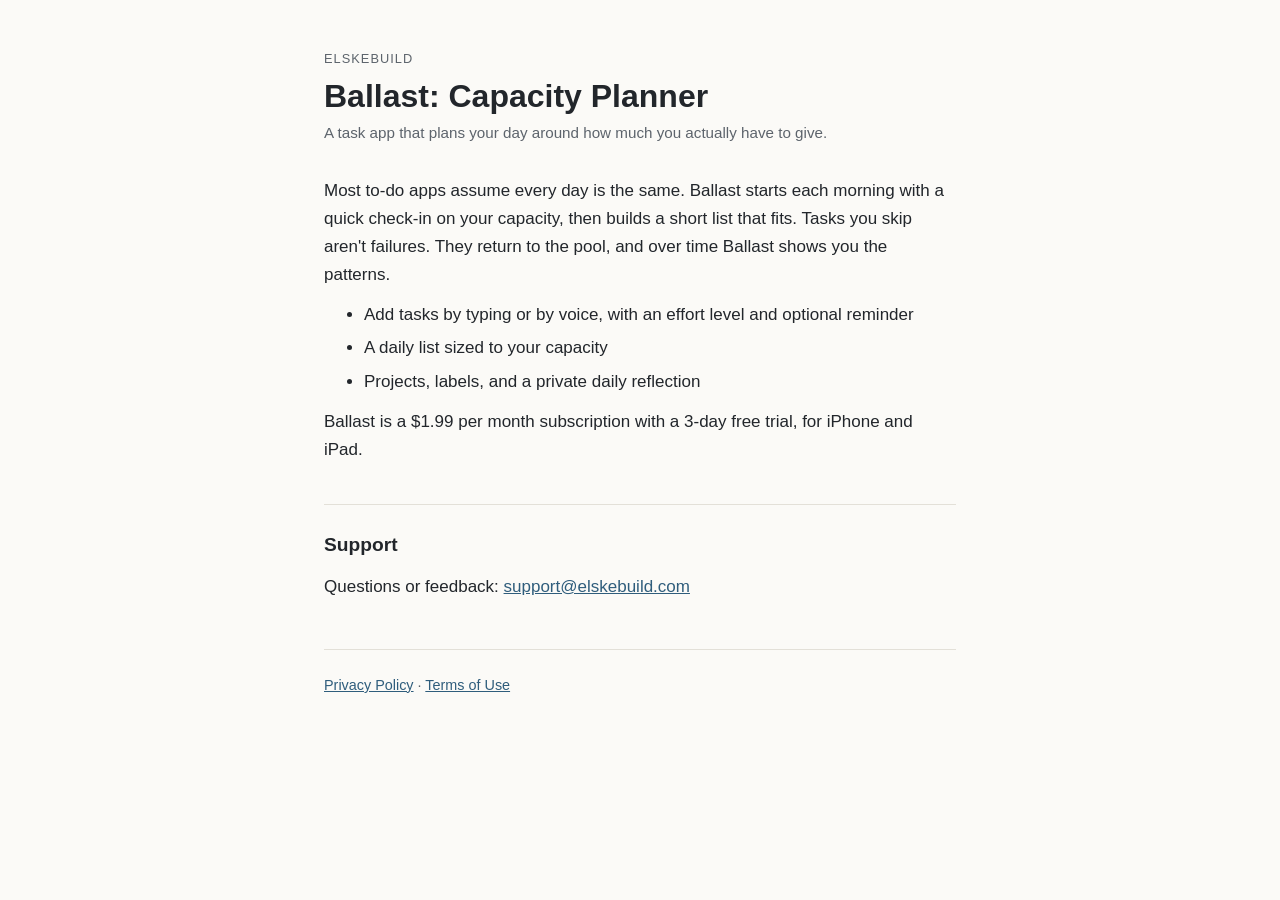
==== index.html @ 61461bea "Initial site: home, privacy policy, terms of use" ====
<!doctype html>
<html lang="en">
<head>
  <meta charset="utf-8">
  <meta name="viewport" content="width=device-width, initial-scale=1">
  <title>Ballast: Capacity Planner</title>
  <meta name="description" content="A task app that plans your day around how much capacity you actually have.">
  <link rel="stylesheet" href="/style.css">
</head>
<body>
<main>
  <p class="eyebrow">elskebuild</p>
  <h1>Ballast: Capacity Planner</h1>
  <p class="meta">A task app that plans your day around how much you actually have to give.</p>

  <p>Most to-do apps assume every day is the same. Ballast starts each morning with a quick check-in on your capacity, then builds a short list that fits. Tasks you skip aren't failures. They return to the pool, and over time Ballast shows you the patterns.</p>

  <ul>
    <li>Add tasks by typing or by voice, with an effort level and optional reminder</li>
    <li>A daily list sized to your capacity</li>
    <li>Projects, labels, and a private daily reflection</li>
  </ul>

  <p>Ballast is a $1.99 per month subscription with a 3-day free trial, for iPhone and iPad.</p>

  <h2>Support</h2>
  <p>Questions or feedback: <a href="mailto:support@elskebuild.com">support@elskebuild.com</a></p>

  <footer>
    <a href="/privacy/">Privacy Policy</a> · <a href="/terms/">Terms of Use</a>
  </footer>
</main>
</body>
</html>
---- style.css ----
:root {
  --bg: #fbfaf7;
  --text: #22262b;
  --muted: #5d646c;
  --rule: #e3e0d8;
  --link: #2f5d7c;
}

@media (prefers-color-scheme: dark) {
  :root {
    --bg: #16191c;
    --text: #e6e8ea;
    --muted: #9aa2aa;
    --rule: #2b3035;
    --link: #8ab8d6;
  }
}

* {
  box-sizing: border-box;
}

body {
  margin: 0;
  background: var(--bg);
  color: var(--text);
  font: 17px/1.65 -apple-system, BlinkMacSystemFont, "Segoe UI", Helvetica, Arial, sans-serif;
}

main {
  max-width: 42rem;
  margin: 0 auto;
  padding: 3rem 1.25rem 5rem;
}

h1 {
  font-size: 2rem;
  line-height: 1.2;
  margin: 0 0 0.25rem;
  text-wrap: balance;
}

h2 {
  font-size: 1.2rem;
  margin: 2.5rem 0 0.5rem;
  padding-top: 1.5rem;
  border-top: 1px solid var(--rule);
}

p,
ul {
  margin: 0.75rem 0;
}

li {
  margin: 0.35rem 0;
}

a {
  color: var(--link);
}

.meta {
  color: var(--muted);
  font-size: 0.95rem;
  margin: 0 0 2rem;
}

.eyebrow {
  text-transform: uppercase;
  letter-spacing: 0.08em;
  font-size: 0.8rem;
  color: var(--muted);
  margin: 0 0 0.5rem;
}

.callout {
  border: 1px solid var(--rule);
  border-radius: 6px;
  padding: 0.25rem 1rem;
  margin: 1.5rem 0;
}

footer {
  margin-top: 3rem;
  padding-top: 1.5rem;
  border-top: 1px solid var(--rule);
  color: var(--muted);
  font-size: 0.9rem;
}
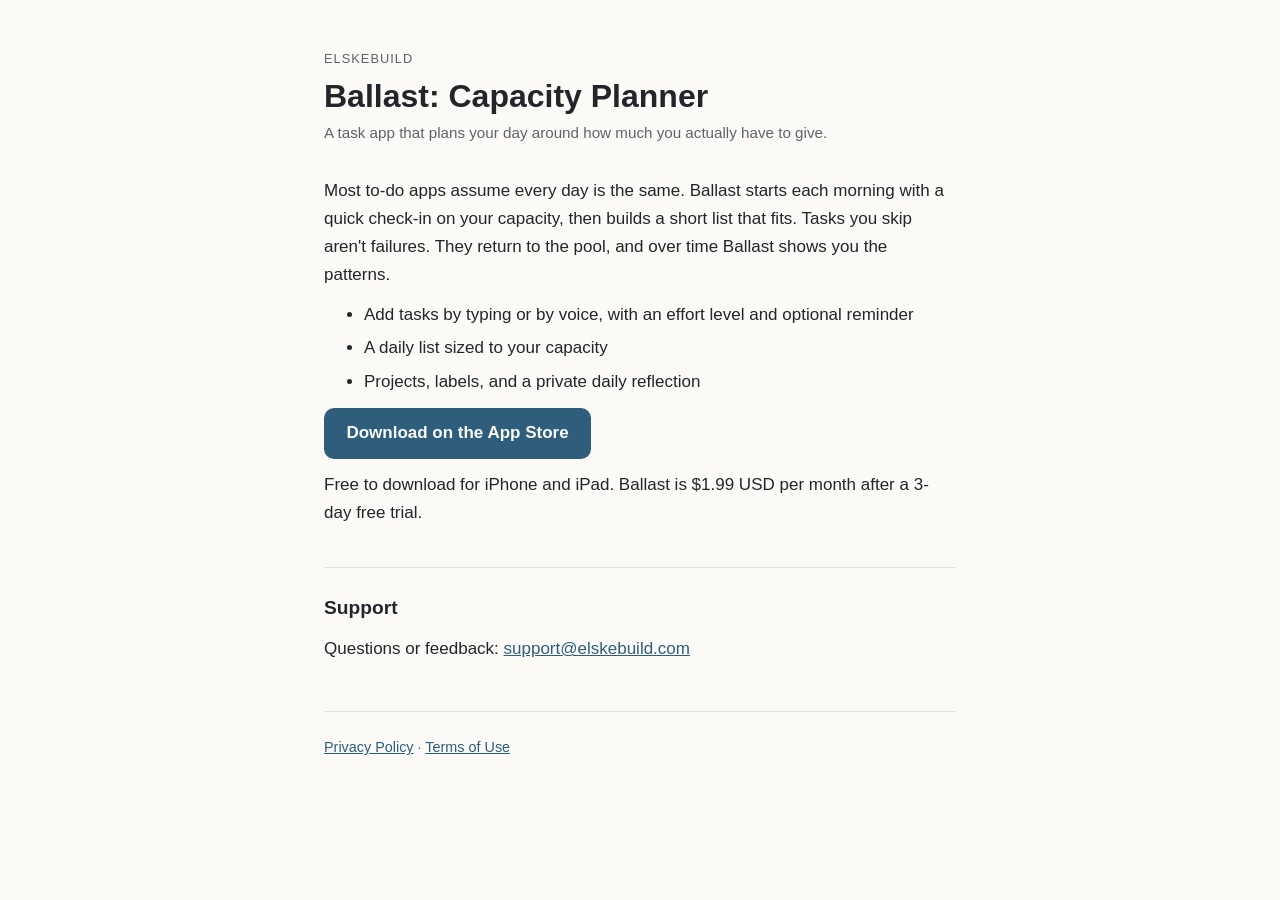
==== commit ef98c007: "Add App Store link, Smart App Banner and share-preview tags Co-Authored-By: Claude Sonnet 5.5 <norep" ====
--- a/index.html
+++ b/index.html
@@ -5,6 +5,15 @@
   <meta name="viewport" content="width=device-width, initial-scale=1">
   <title>Ballast: Capacity Planner</title>
   <meta name="description" content="A task app that plans your day around how much capacity you actually have.">
+  <meta name="apple-itunes-app" content="app-id=6810196057">
+  <meta property="og:type" content="website">
+  <meta property="og:site_name" content="Ballast">
+  <meta property="og:title" content="Ballast: Capacity Planner">
+  <meta property="og:description" content="A to-do list that plans your day around how much energy you actually have. Low, Steady, or Full. No streaks, no guilt.">
+  <meta property="og:url" content="https://elskebuild.com/">
+  <meta property="og:image" content="https://elskebuild.com/icon.png">
+  <meta name="twitter:card" content="summary">
+  <link rel="icon" href="/icon.png">
   <link rel="stylesheet" href="/style.css">
 </head>
 <body>
@@ -21,7 +30,9 @@
     <li>Projects, labels, and a private daily reflection</li>
   </ul>
 
-  <p>Ballast is a $1.99 per month subscription with a 3-day free trial, for iPhone and iPad.</p>
+  <p><a class="download" href="https://apps.apple.com/app/id6810196057">Download on the App Store</a></p>
+
+  <p>Free to download for iPhone and iPad. Ballast is $1.99 USD per month after a 3-day free trial.</p>
 
   <h2>Support</h2>
   <p>Questions or feedback: <a href="mailto:support@elskebuild.com">support@elskebuild.com</a></p>
--- a/style.css
+++ b/style.css
@@ -74,6 +74,21 @@
   margin: 0 0 0.5rem;
 }
 
+.download {
+  display: inline-block;
+  padding: 0.7rem 1.4rem;
+  border-radius: 10px;
+  background: var(--link);
+  color: var(--bg);
+  font-weight: 600;
+  text-decoration: none;
+}
+
+.download:hover,
+.download:focus-visible {
+  opacity: 0.88;
+}
+
 .callout {
   border: 1px solid var(--rule);
   border-radius: 6px;
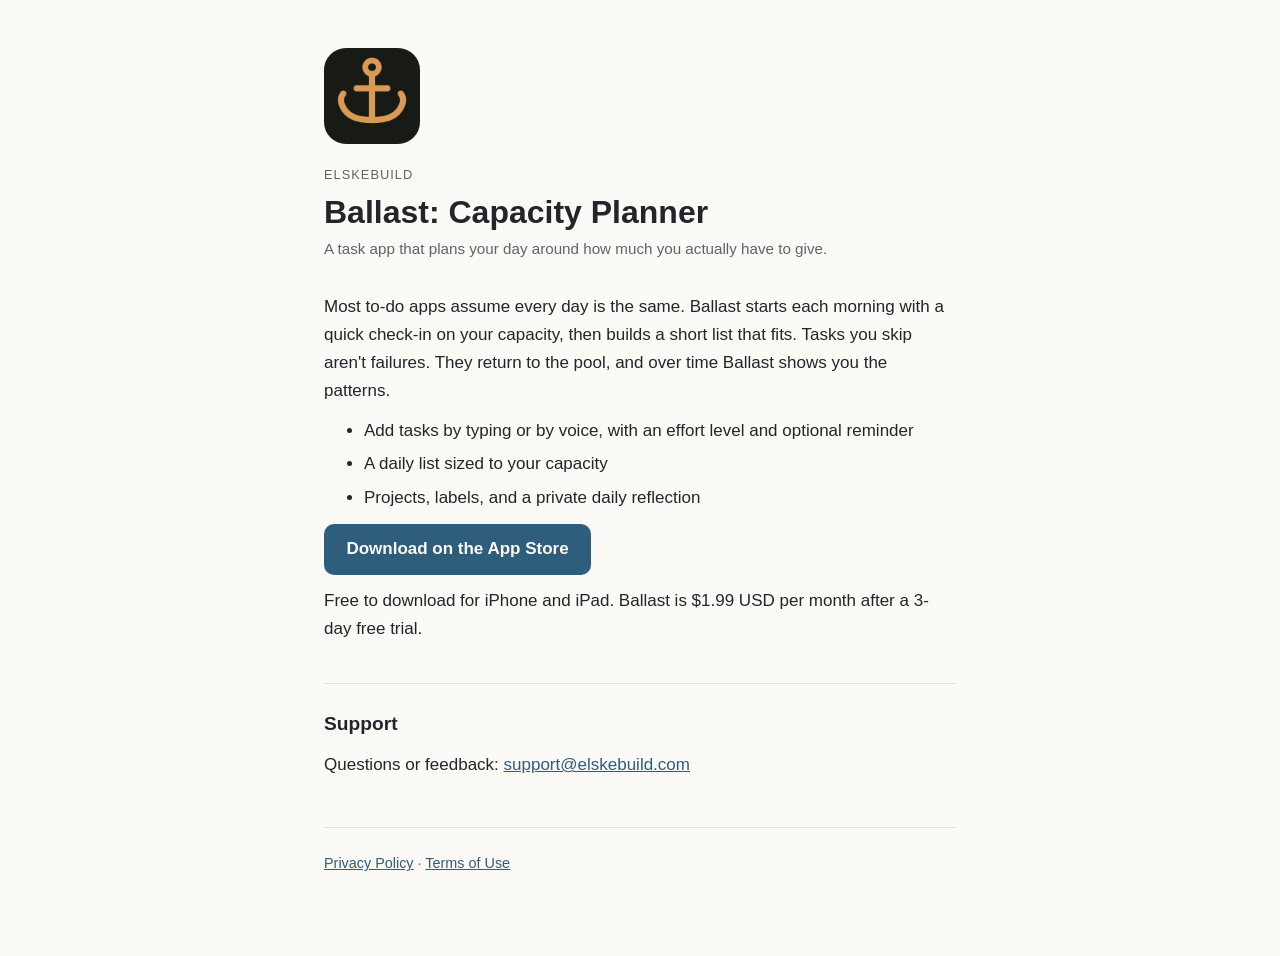
==== commit dd18cd4b: "Show the app icon on the home page Co-Authored-By: Claude Sonnet 5.5 <noreply@anthropic.com>" ====
--- a/index.html
+++ b/index.html
@@ -14,10 +14,12 @@
   <meta property="og:image" content="https://elskebuild.com/icon.png">
   <meta name="twitter:card" content="summary">
   <link rel="icon" href="/icon.png">
+  <link rel="apple-touch-icon" href="/icon.png">
   <link rel="stylesheet" href="/style.css">
 </head>
 <body>
 <main>
+  <img class="app-icon" src="/icon.png" alt="Ballast app icon" width="96" height="96">
   <p class="eyebrow">elskebuild</p>
   <h1>Ballast: Capacity Planner</h1>
   <p class="meta">A task app that plans your day around how much you actually have to give.</p>
--- a/style.css
+++ b/style.css
@@ -74,6 +74,14 @@
   margin: 0 0 0.5rem;
 }
 
+.app-icon {
+  display: block;
+  width: 96px;
+  height: 96px;
+  margin: 0 0 1.25rem;
+  border-radius: 22px;
+}
+
 .download {
   display: inline-block;
   padding: 0.7rem 1.4rem;
